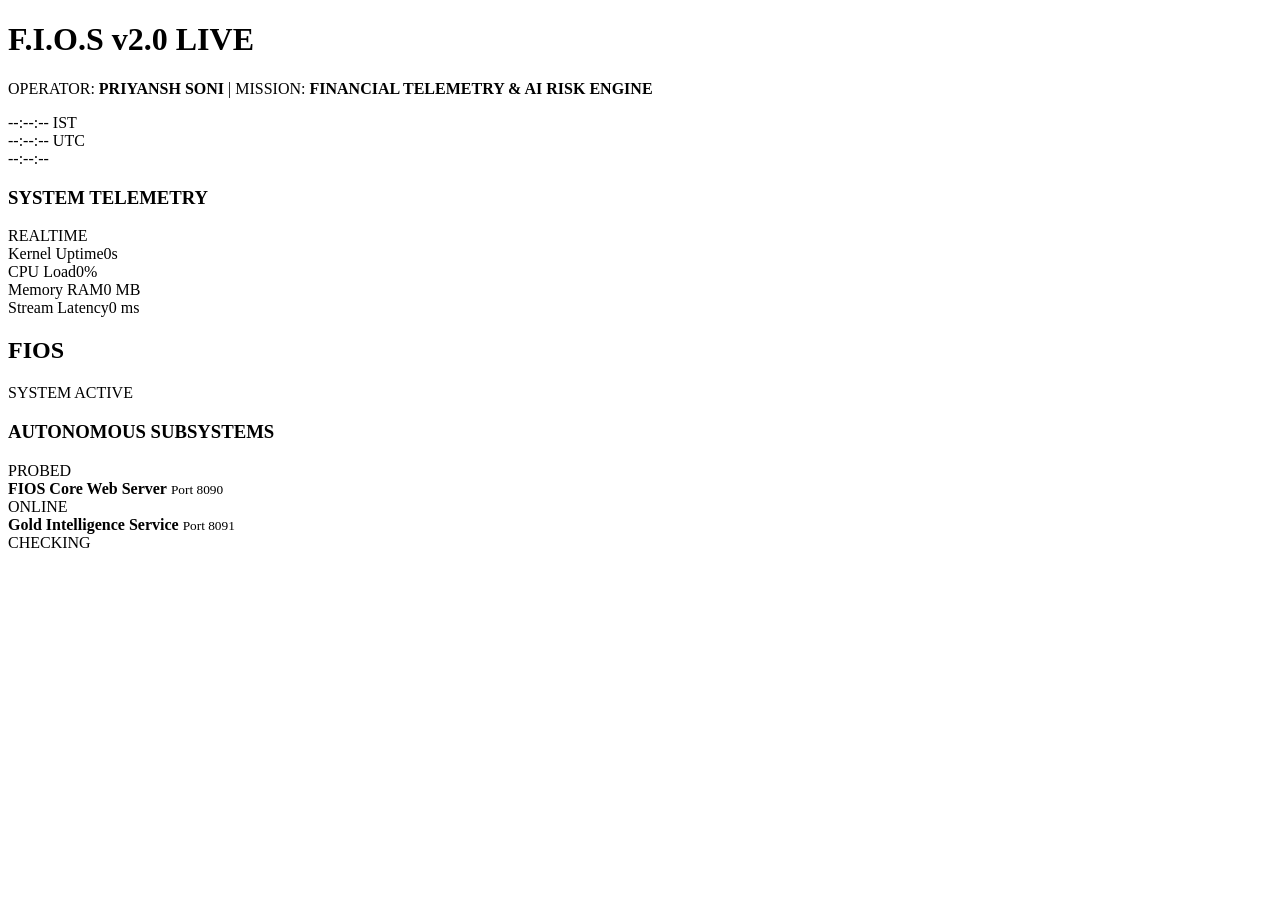
==== 01_src/web_fios/static/index.html @ 615a488a "First commit" ====
<!DOCTYPE html>
<html lang="en">
<head>
    <meta charset="UTF-8">
    <meta name="viewport" content="width=device-width, initial-scale=1.0">
    <title>F.I.O.S OPERATING SYSTEM</title>
    <link rel="stylesheet" href="/static/styles.css">
</head>
<body>
    <header class="header">
        <div class="logo-group">
            <h1>F.I.O.S <span class="badge">v2.0 LIVE</span></h1>
            <p class="operator-tag">OPERATOR: <strong>PRIYANSH SONI</strong> | MISSION: <strong>FINANCIAL TELEMETRY & AI RISK ENGINE</strong></p>
        </div>
        <div class="system-time">
            <div id="live-clock" class="time-display">--:--:-- IST</div>
            <div id="live-date" class="date-display">--:--:-- UTC</div>
            <div id="utc-clock" class="utc-display">--:--:--</div>
        </div>
    </header>

    <main class="dashboard-grid">
        <section class="card telemetry-card">
            <div class="card-header">
                <h3>SYSTEM TELEMETRY</h3>
                <span class="status-indicator live">REALTIME</span>
            </div>
            <div class="telemetry-grid">
                <div class="metric"><label>Kernel Uptime</label><span id="kernel-uptime">0s</span></div>
                <div class="metric"><label>CPU Load</label><span id="cpu-load">0%</span></div>
                <div class="metric"><label>Memory RAM</label><span id="memory-ram">0 MB</span></div>
                <div class="metric"><label>Stream Latency</label><span id="stream-latency">0 ms</span></div>
            </div>
        </section>

        <section class="card center-hero">
            <div class="hero-circle">
                <h2>FIOS</h2>
                <span id="fios-status">SYSTEM ACTIVE</span>
            </div>
        </section>

        <section class="card subsystems-card">
            <div class="card-header">
                <h3>AUTONOMOUS SUBSYSTEMS</h3>
                <span class="status-indicator probed">PROBED</span>
            </div>
            <div class="subsystem-list">
                <div class="subsystem-item">
                    <div>
                        <strong>FIOS Core Web Server</strong>
                        <small>Port 8090</small>
                    </div>
                    <span class="status-badge online">ONLINE</span>
                </div>
                <div class="subsystem-item">
                    <div>
                        <strong>Gold Intelligence Service</strong>
                        <small>Port 8091</small>
                    </div>
                    <span id="gold-status-badge" class="status-badge checking">CHECKING</span>
                </div>
            </div>
        </section>
    </main>

    <script src="/static/app.js"></script>
</body>
</html>
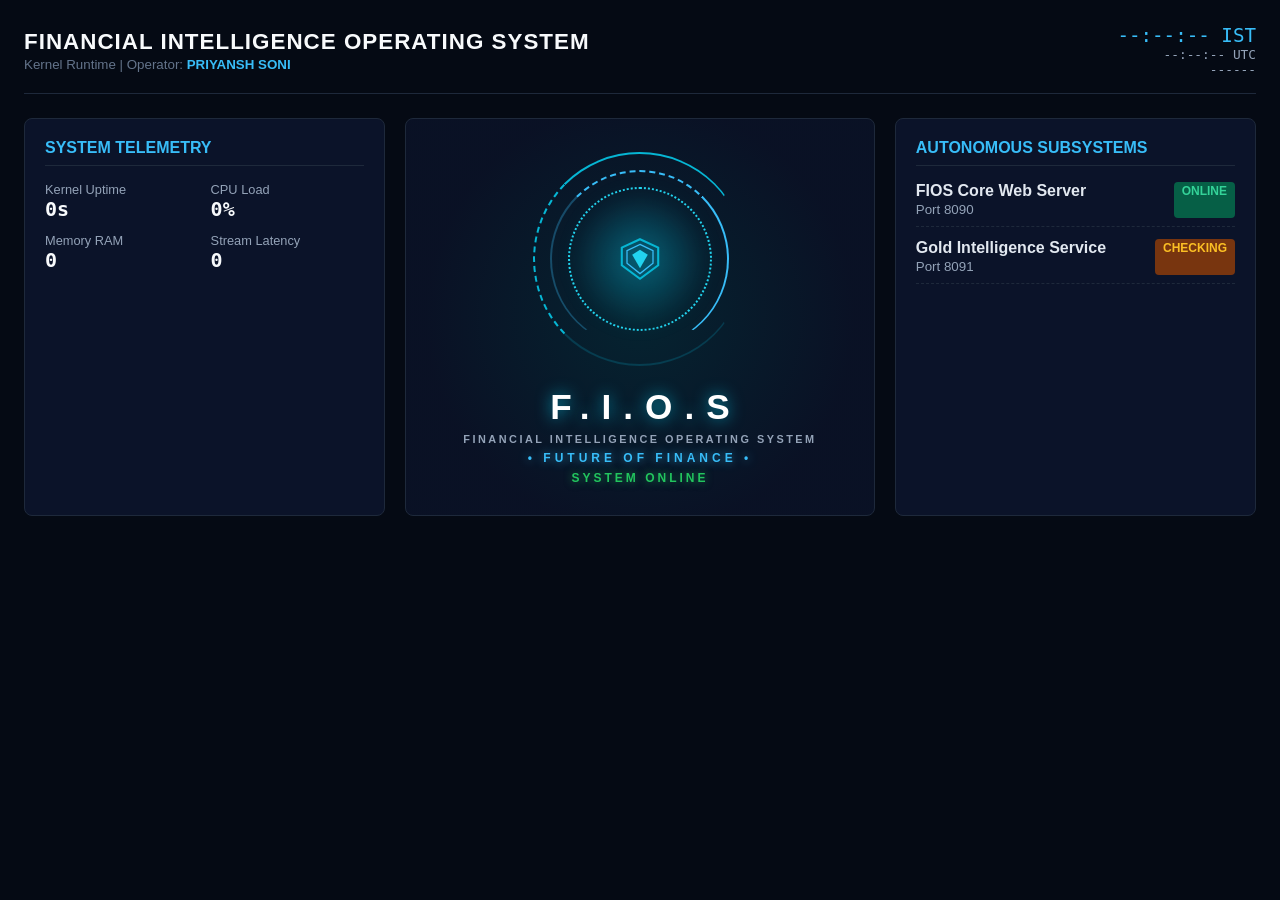
==== commit b1a1cef1: "feat: integrate live Yahoo Finance API feeds and dynamic USD/INR FX transmission for gold terminal" ====
--- a/01_src/web_fios/static/index.html
+++ b/01_src/web_fios/static/index.html
@@ -1,69 +1,105 @@
-<!DOCTYPE html>
+﻿<!DOCTYPE html>
 <html lang="en">
 <head>
     <meta charset="UTF-8">
     <meta name="viewport" content="width=device-width, initial-scale=1.0">
-    <title>F.I.O.S OPERATING SYSTEM</title>
-    <link rel="stylesheet" href="/static/styles.css">
+    <title>FIOS Web Operating Dashboard</title>
+    <style>
+        body { background-color: #050a14; color: #e2e8f0; font-family: -apple-system, BlinkMacSystemFont, "Segoe UI", Roboto, sans-serif; margin: 0; padding: 24px; }
+        .header { display: flex; justify-content: space-between; align-items: center; border-bottom: 1px solid #1e293b; padding-bottom: 16px; margin-bottom: 24px; }
+        .header h1 { margin: 0; font-size: 1.4rem; letter-spacing: 1px; color: #f8fafc; }
+        .user-tag { color: #38bdf8; font-weight: 700; }
+        .system-time { text-align: right; font-family: monospace; color: #94a3b8; }
+        .dashboard-grid { display: grid; grid-template-columns: 1fr 1.3fr 1fr; gap: 20px; }
+        .card { background-color: #0b1329; border: 1px solid #1e293b; border-radius: 8px; padding: 20px; }
+        .card h3 { margin-top: 0; color: #38bdf8; font-size: 1rem; border-bottom: 1px solid #1e293b; padding-bottom: 8px; }
+        .telemetry-grid { display: grid; grid-template-columns: 1fr 1fr; gap: 12px; }
+        .metric { display: flex; flex-direction: column; }
+        .metric label { font-size: 0.8rem; color: #94a3b8; }
+        .metric span { font-size: 1.25rem; font-weight: bold; font-family: monospace; color: #f8fafc; }
+        .center-hero { display: flex; flex-direction: column; align-items: center; justify-content: center; text-align: center; position: relative; background: radial-gradient(circle, rgba(6, 182, 212, 0.15) 0%, rgba(11, 19, 41, 0.8) 70%); overflow: hidden; padding: 30px 10px; }
+        .fios-ring-system { position: relative; width: 220px; height: 220px; display: flex; align-items: center; justify-content: center; }
+        .hud-glow { position: absolute; width: 140px; height: 140px; border-radius: 50%; background: radial-gradient(circle, rgba(6, 182, 212, 0.45) 0%, rgba(6, 182, 212, 0) 70%); filter: blur(10px); animation: coreGlowPulse 3s ease-in-out infinite alternate; }
+        .hud-ring { position: absolute; border-radius: 50%; border: 1.5px solid transparent; }
+        .ring-1 { width: 210px; height: 210px; border-top: 2px solid #06b6d4; border-bottom: 2px solid rgba(6, 182, 212, 0.2); border-left: 2px dashed #06b6d4; animation: rotateClockwise 18s linear infinite; }
+        .ring-2 { width: 175px; height: 175px; border-right: 2px solid #38bdf8; border-left: 2px solid rgba(56, 189, 248, 0.3); border-top: 2px dashed #38bdf8; animation: rotateCounter 12s linear infinite; }
+        .ring-3 { width: 140px; height: 140px; border: 2px dotted #22d3ee; animation: rotateClockwise 7s linear infinite; }
+        .center-shield { position: relative; z-index: 5; width: 52px; height: 52px; animation: shieldAlivePulse 2.5s ease-in-out infinite alternate; }
+        .shield-inner-diamond { transform-origin: center; animation: diamondBreathe 2s ease-in-out infinite alternate; }
+        .shield-outer-poly { animation: strokeGlow 2.5s ease-in-out infinite alternate; }
+        @keyframes shieldAlivePulse { 0% { transform: scale(0.95); filter: drop-shadow(0 0 6px rgba(6, 182, 212, 0.6)); } 100% { transform: scale(1.08); filter: drop-shadow(0 0 18px rgba(34, 211, 238, 0.95)); } }
+        @keyframes diamondBreathe { 0% { opacity: 0.6; fill: #06b6d4; } 100% { opacity: 1; fill: #38bdf8; } }
+        @keyframes strokeGlow { 0% { stroke: #06b6d4; fill: rgba(6, 182, 212, 0.1); } 100% { stroke: #22d3ee; fill: rgba(6, 182, 212, 0.35); } }
+        @keyframes coreGlowPulse { 0% { opacity: 0.3; transform: scale(0.85); } 100% { opacity: 0.8; transform: scale(1.15); } }
+        @keyframes rotateClockwise { from { transform: rotate(0deg); } to { transform: rotate(360deg); } }
+        @keyframes rotateCounter { from { transform: rotate(0deg); } to { transform: rotate(-360deg); } }
+        .fios-text-block { margin-top: 18px; z-index: 5; }
+        .fios-text-block h2 { margin: 0; font-size: 2.2rem; letter-spacing: 12px; color: #ffffff; text-shadow: 0 0 16px rgba(6, 182, 212, 0.8); font-weight: 800; padding-left: 12px; }
+        .fios-subtext { margin-top: 6px; font-size: 0.68rem; letter-spacing: 2.5px; color: #94a3b8; font-weight: 600; }
+        .fios-tagline { margin-top: 6px; font-size: 0.75rem; letter-spacing: 4px; color: #38bdf8; font-weight: 700; text-shadow: 0 0 10px rgba(56, 189, 248, 0.7); }
+        .fios-status-text { margin-top: 6px; font-size: 0.75rem; letter-spacing: 3px; color: #22c55e; font-weight: 700; text-shadow: 0 0 8px rgba(34, 197, 94, 0.6); }
+        .subsystem-item { display: flex; justify-content: space-between; margin-bottom: 12px; padding-bottom: 8px; border-bottom: 1px dashed #1e293b; }
+        .status-badge { padding: 2px 8px; border-radius: 4px; font-size: 0.75rem; font-weight: bold; }
+        .status-badge.online { background-color: #065f46; color: #34d399; }
+        .status-badge.offline { background-color: #7f1d1d; color: #f87171; }
+        .status-badge.checking { background-color: #78350f; color: #fbbf24; }
+    </style>
 </head>
 <body>
     <header class="header">
-        <div class="logo-group">
-            <h1>F.I.O.S <span class="badge">v2.0 LIVE</span></h1>
-            <p class="operator-tag">OPERATOR: <strong>PRIYANSH SONI</strong> | MISSION: <strong>FINANCIAL TELEMETRY & AI RISK ENGINE</strong></p>
+        <div>
+            <h1>FINANCIAL INTELLIGENCE OPERATING SYSTEM</h1>
+            <small style="color: #64748b;">Kernel Runtime | Operator: <span class="user-tag">PRIYANSH SONI</span></small>
         </div>
         <div class="system-time">
-            <div id="live-clock" class="time-display">--:--:-- IST</div>
-            <div id="live-date" class="date-display">--:--:-- UTC</div>
-            <div id="utc-clock" class="utc-display">--:--:--</div>
+            <div id="live-clock" style="font-size: 1.2rem; color: #38bdf8;">--:--:-- IST</div>
+            <div id="utc-clock" style="font-size: 0.8rem;">--:--:-- UTC</div>
+            <div id="live-date" style="font-size: 0.8rem;">------</div>
         </div>
     </header>
-
     <main class="dashboard-grid">
         <section class="card telemetry-card">
-            <div class="card-header">
-                <h3>SYSTEM TELEMETRY</h3>
-                <span class="status-indicator live">REALTIME</span>
-            </div>
+            <h3>SYSTEM TELEMETRY</h3>
             <div class="telemetry-grid">
                 <div class="metric"><label>Kernel Uptime</label><span id="kernel-uptime">0s</span></div>
                 <div class="metric"><label>CPU Load</label><span id="cpu-load">0%</span></div>
-                <div class="metric"><label>Memory RAM</label><span id="memory-ram">0 MB</span></div>
-                <div class="metric"><label>Stream Latency</label><span id="stream-latency">0 ms</span></div>
+                <div class="metric"><label>Memory RAM</label><span id="memory-ram">0</span></div>
+                <div class="metric"><label>Stream Latency</label><span id="stream-latency">0</span></div>
             </div>
         </section>
-
         <section class="card center-hero">
-            <div class="hero-circle">
-                <h2>FIOS</h2>
-                <span id="fios-status">SYSTEM ACTIVE</span>
+            <div class="fios-ring-system">
+                <div class="hud-glow"></div>
+                <div class="hud-ring ring-1"></div>
+                <div class="hud-ring ring-2"></div>
+                <div class="hud-ring ring-3"></div>
+                <svg class="center-shield" viewBox="0 0 100 100" fill="none" xmlns="http://www.w3.org/2000/svg">
+                    <polygon class="shield-outer-poly" points="50,12 85,28 85,62 50,88 15,62 15,28" stroke="#06b6d4" stroke-width="4"/>
+                    <polygon points="50,22 75,34 75,58 50,78 25,58 25,34" stroke="#38bdf8" stroke-width="2.5" fill="none"/>
+                    <path class="shield-inner-diamond" d="M50,32 L65,42 L50,68 L35,42 Z" fill="#22d3ee"/>
+                </svg>
+            </div>
+            <div class="fios-text-block">
+                <h2>F.I.O.S</h2>
+                <div class="fios-subtext">FINANCIAL INTELLIGENCE OPERATING SYSTEM</div>
+                <div class="fios-tagline">• FUTURE OF FINANCE •</div>
+                <div class="fios-status-text">SYSTEM ONLINE</div>
             </div>
         </section>
-
         <section class="card subsystems-card">
-            <div class="card-header">
-                <h3>AUTONOMOUS SUBSYSTEMS</h3>
-                <span class="status-indicator probed">PROBED</span>
-            </div>
+            <h3>AUTONOMOUS SUBSYSTEMS</h3>
             <div class="subsystem-list">
                 <div class="subsystem-item">
-                    <div>
-                        <strong>FIOS Core Web Server</strong>
-                        <small>Port 8090</small>
-                    </div>
+                    <div><strong>FIOS Core Web Server</strong><br><small style="color:#94a3b8;">Port 8090</small></div>
                     <span class="status-badge online">ONLINE</span>
                 </div>
                 <div class="subsystem-item">
-                    <div>
-                        <strong>Gold Intelligence Service</strong>
-                        <small>Port 8091</small>
-                    </div>
+                    <div><strong>Gold Intelligence Service</strong><br><small style="color:#94a3b8;">Port 8091</small></div>
                     <span id="gold-status-badge" class="status-badge checking">CHECKING</span>
                 </div>
             </div>
         </section>
     </main>
-
     <script src="/static/app.js"></script>
 </body>
 </html>
